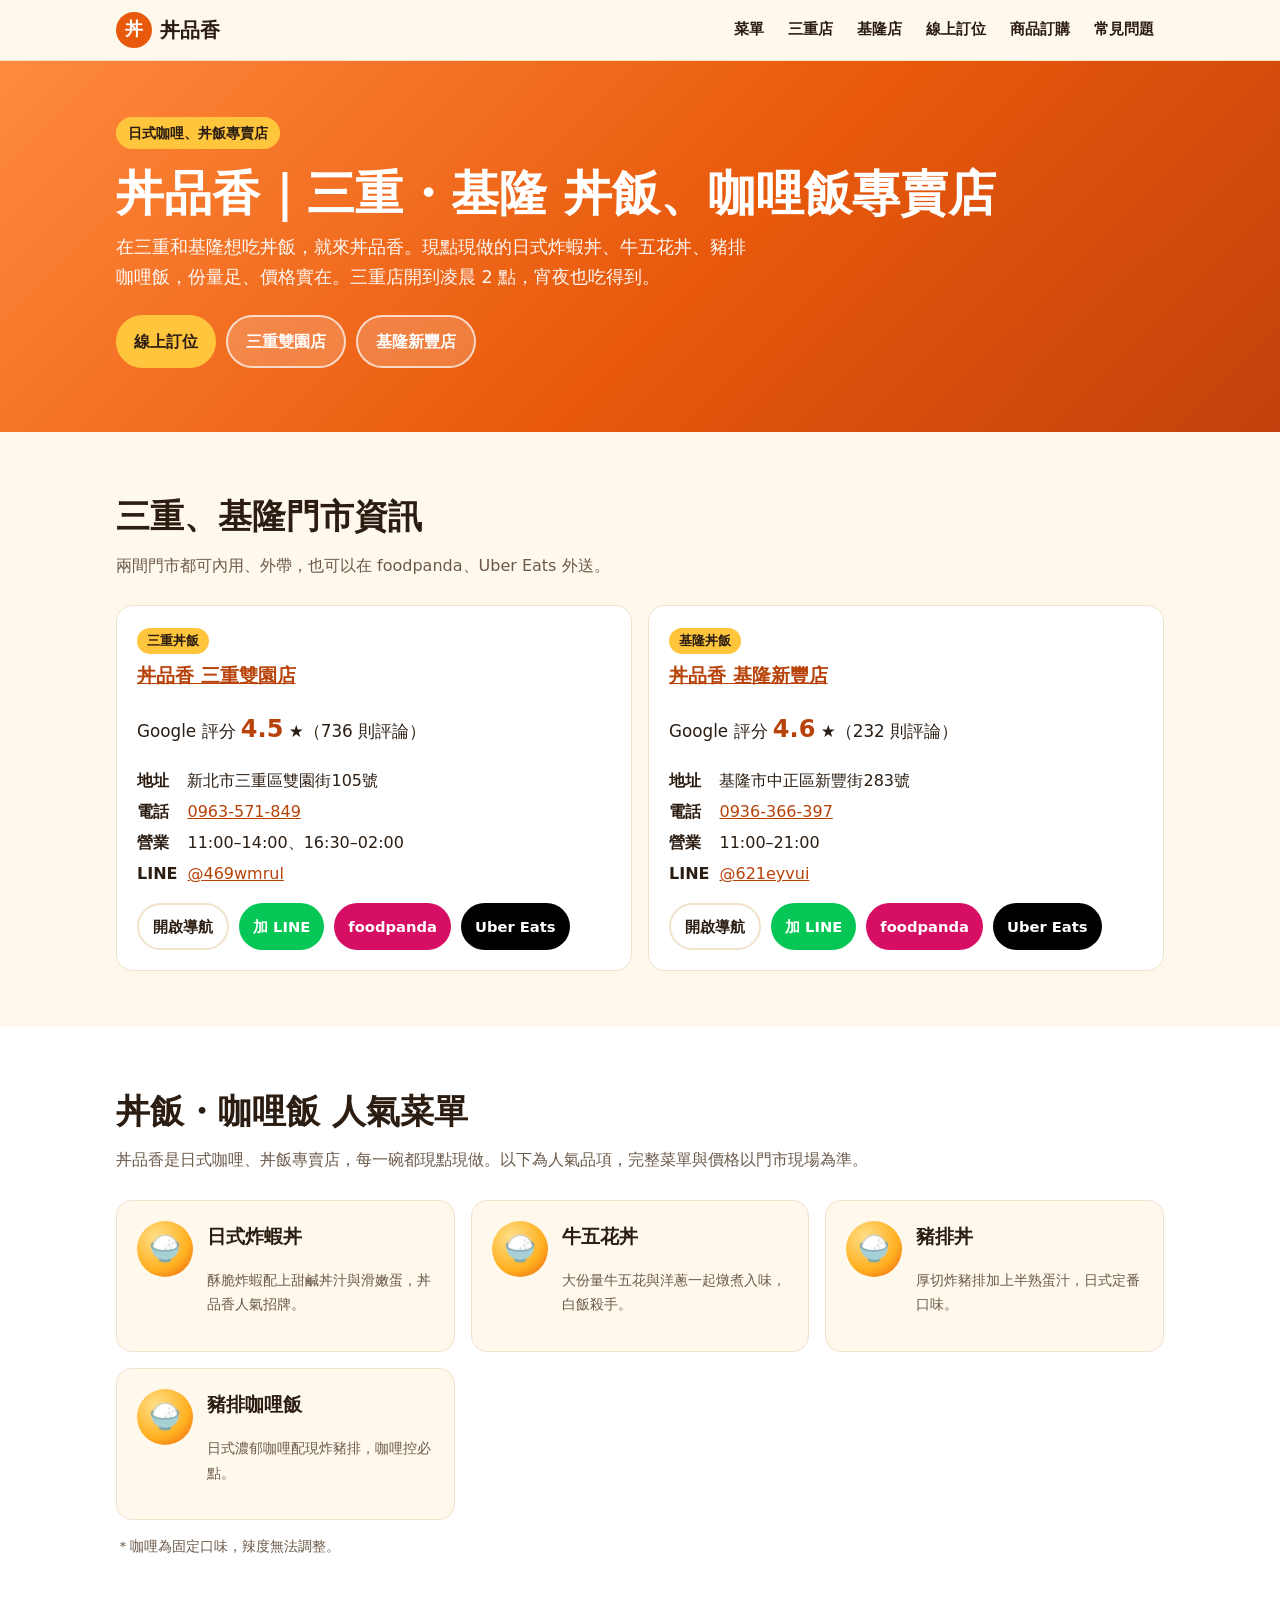
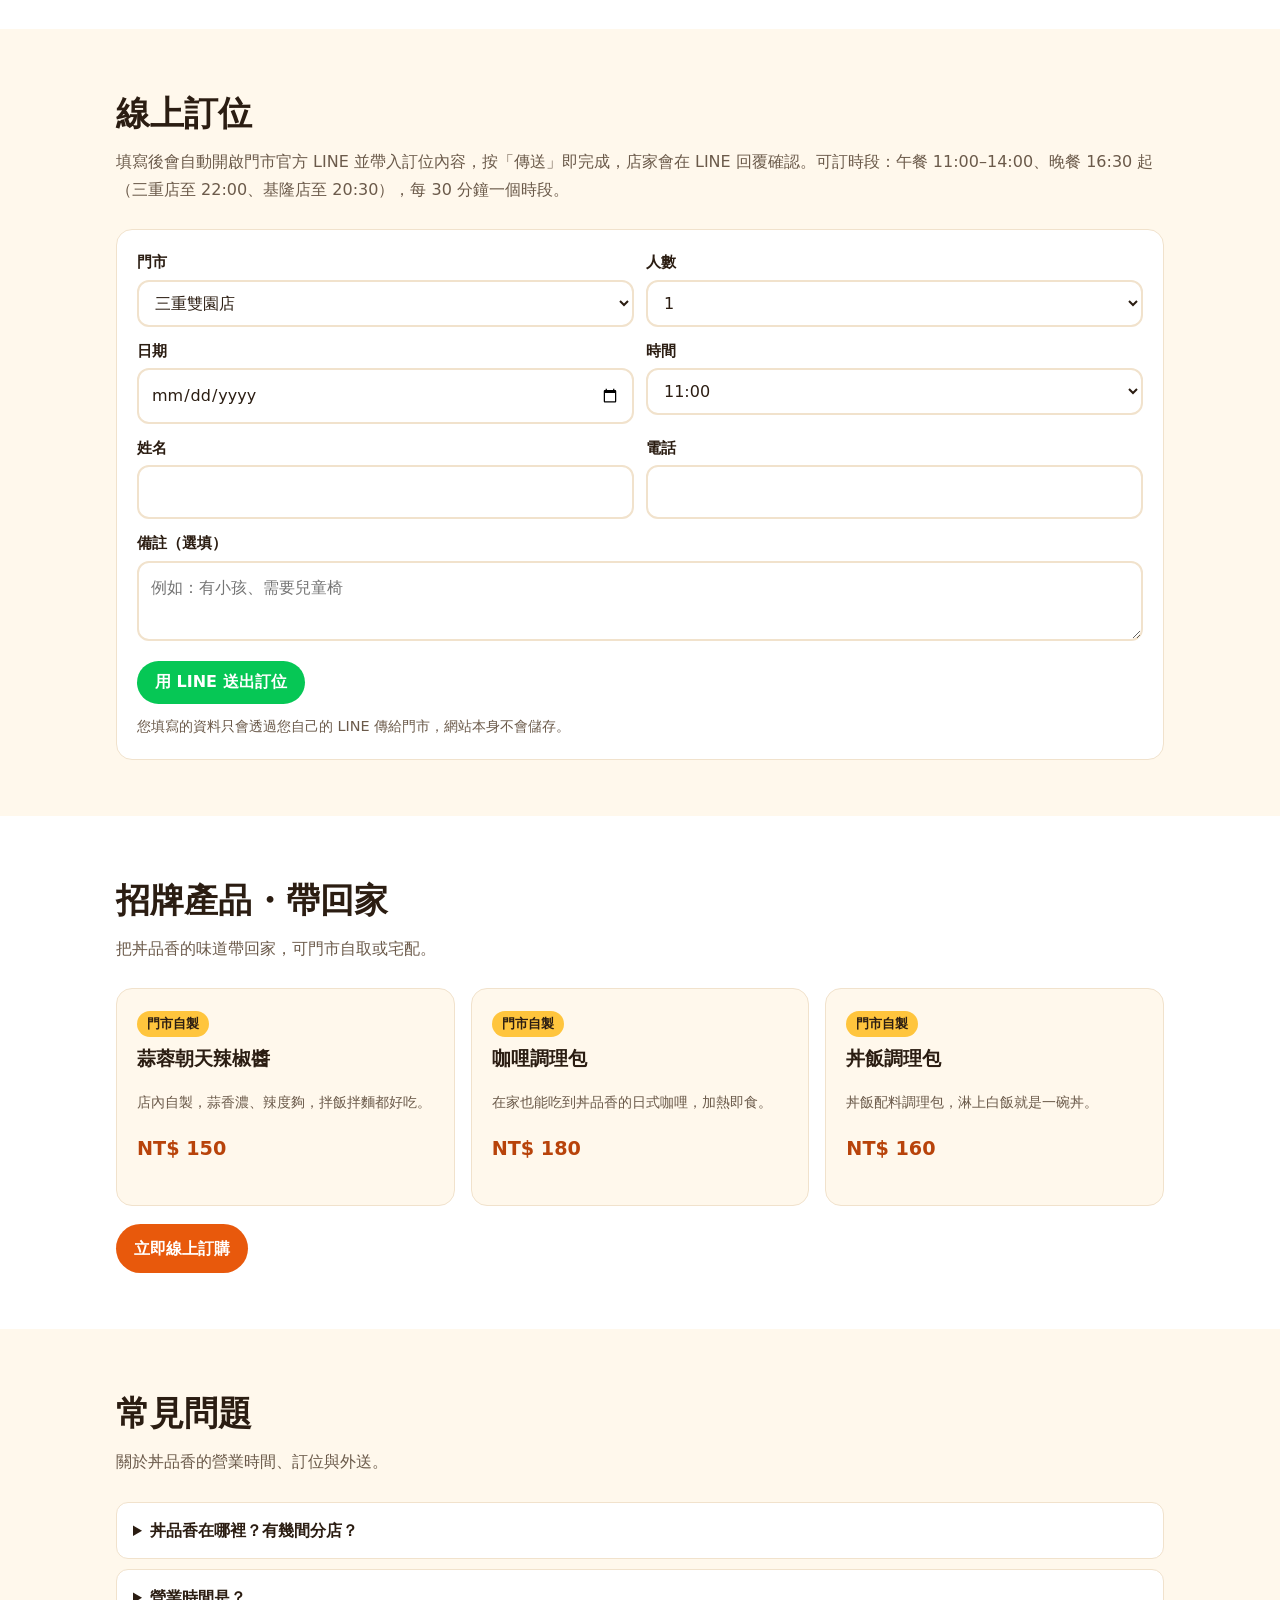
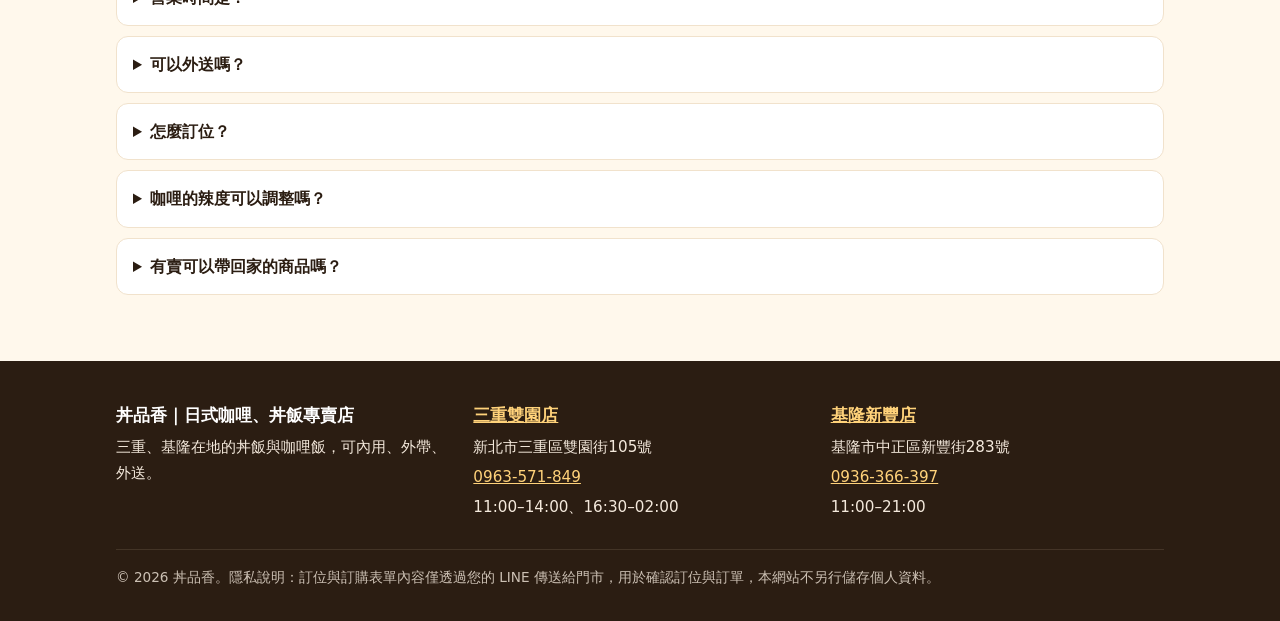
==== index.html @ b955a42a "Deploy 丼品香 SEO website" ====
<!doctype html>
<html lang="zh-Hant-TW">
<head>
<meta charset="utf-8">
<meta name="viewport" content="width=device-width,initial-scale=1">
<title>丼品香｜三重・基隆 丼飯咖哩飯專賣店｜線上訂位・外送</title>
<meta name="description" content="丼品香是三重、基隆的日式丼飯與咖哩飯專賣店。三重雙園店營業到凌晨2點，基隆新豐店位於新豐街。招牌日式炸蝦丼、牛五花丼、豬排咖哩飯，可線上訂位、外帶、foodpanda／Uber Eats 外送。">
<link rel="canonical" href="https://www.currytaipei.com.tw/">
<meta name="robots" content="index,follow,max-image-preview:large">
<meta name="theme-color" content="#e8590c">
<meta property="og:type" content="restaurant">
<meta property="og:site_name" content="丼品香">
<meta property="og:locale" content="zh_TW">
<meta property="og:title" content="丼品香｜三重・基隆 丼飯咖哩飯專賣店｜線上訂位・外送">
<meta property="og:description" content="丼品香是三重、基隆的日式丼飯與咖哩飯專賣店。三重雙園店營業到凌晨2點，基隆新豐店位於新豐街。招牌日式炸蝦丼、牛五花丼、豬排咖哩飯，可線上訂位、外帶、foodpanda／Uber Eats 外送。">
<meta property="og:url" content="https://www.currytaipei.com.tw/">
<meta property="og:image" content="https://www.currytaipei.com.tw/og-image.png">
<meta property="og:image:width" content="1200"><meta property="og:image:height" content="630">
<meta name="twitter:card" content="summary_large_image">
<link rel="icon" href="/favicon.svg" type="image/svg+xml">
<link rel="apple-touch-icon" href="/favicon-512.png">
<link rel="stylesheet" href="/assets/style.css">
<script type="application/ld+json">{"@context": "https://schema.org", "@graph": [{"@type": "Organization", "@id": "https://www.currytaipei.com.tw/#org", "name": "丼品香", "alternateName": "丼品香 日式咖哩丼飯專賣店", "url": "https://www.currytaipei.com.tw/", "logo": "https://www.currytaipei.com.tw/favicon-512.png", "slogan": "日式咖哩、丼飯專賣店"}, {"@type": "WebSite", "@id": "https://www.currytaipei.com.tw/#website", "url": "https://www.currytaipei.com.tw/", "name": "丼品香", "inLanguage": "zh-TW", "publisher": {"@id": "https://www.currytaipei.com.tw/#org"}}, {"@type": "Restaurant", "@id": "https://www.currytaipei.com.tw/sanchong/#restaurant", "name": "丼品香 三重雙園店", "alternateName": ["丼品香", "丼品香 三重"], "description": "丼品香三重雙園店，三重日式丼飯、咖哩飯專賣店。招牌日式炸蝦丼、牛五花丼、豬排咖哩飯，可內用、外帶、外送。", "url": "https://www.currytaipei.com.tw/sanchong/", "telephone": "+886-963-571-849", "image": "https://www.currytaipei.com.tw/og-image.png", "servesCuisine": ["丼飯", "日式咖哩", "日式料理"], "priceRange": "$", "address": {"@type": "PostalAddress", "streetAddress": "雙園街105號", "addressLocality": "三重區", "addressRegion": "新北市", "postalCode": "241", "addressCountry": "TW"}, "hasMap": "https://www.google.com/maps/search/?api=1&query=丼品香+新北市三重區雙園街105號", "openingHoursSpecification": [{"@type": "OpeningHoursSpecification", "dayOfWeek": ["Monday", "Tuesday", "Wednesday", "Thursday", "Friday", "Saturday", "Sunday"], "opens": "11:00", "closes": "14:00"}, {"@type": "OpeningHoursSpecification", "dayOfWeek": ["Monday", "Tuesday", "Wednesday", "Thursday", "Friday", "Saturday", "Sunday"], "opens": "16:30", "closes": "02:00"}], "acceptsReservations": true, "menu": "https://www.currytaipei.com.tw/sanchong/#menu", "areaServed": "三重", "sameAs": ["https://www.foodpanda.com.tw/restaurant/i2x5/jing-pin-xiang", "https://www.ubereats.com/tw/store/%E4%B8%BC%E5%93%81%E9%A6%99-%E4%B8%BC%E9%A3%AF%E5%92%96%E5%93%A9%E9%A3%AF%E5%B0%88%E8%B3%A3-%E4%B8%89%E9%87%8D%E5%BA%97/HFAEr3odXqOGn_Exjzl7ng", "https://line.me/R/ti/p/@469wmrul"], "parentOrganization": {"@id": "https://www.currytaipei.com.tw/#org"}}, {"@type": "Restaurant", "@id": "https://www.currytaipei.com.tw/keelung/#restaurant", "name": "丼品香 基隆新豐店", "alternateName": ["丼品香", "丼品香 基隆"], "description": "丼品香基隆新豐店，基隆日式丼飯、咖哩飯專賣店。招牌日式炸蝦丼、牛五花丼、豬排咖哩飯，可內用、外帶、外送。", "url": "https://www.currytaipei.com.tw/keelung/", "telephone": "+886-936-366-397", "image": "https://www.currytaipei.com.tw/og-image.png", "servesCuisine": ["丼飯", "日式咖哩", "日式料理"], "priceRange": "$", "address": {"@type": "PostalAddress", "streetAddress": "新豐街283號", "addressLocality": "中正區", "addressRegion": "基隆市", "postalCode": "202", "addressCountry": "TW"}, "hasMap": "https://www.google.com/maps/search/?api=1&query=丼品香+基隆市中正區新豐街283號", "openingHoursSpecification": [{"@type": "OpeningHoursSpecification", "dayOfWeek": ["Monday", "Tuesday", "Wednesday", "Thursday", "Friday", "Saturday", "Sunday"], "opens": "11:00", "closes": "21:00"}], "acceptsReservations": true, "menu": "https://www.currytaipei.com.tw/keelung/#menu", "areaServed": "基隆", "sameAs": ["https://www.foodpanda.com.tw/restaurant/ixo3/jing-pin-xiang-ji-long-xin-feng-dian", "https://www.ubereats.com/tw/store/%E4%B8%BC%E5%93%81%E9%A6%99-%E5%9F%BA%E9%9A%86%E6%96%B0%E8%B1%90%E5%BA%97/AlehlFl3X2Wnk4hs9MSs-w", "https://line.me/R/ti/p/@621eyvui"], "parentOrganization": {"@id": "https://www.currytaipei.com.tw/#org"}}]}</script>
<script type="application/ld+json">{"@context": "https://schema.org", "@type": "FAQPage", "mainEntity": [{"@type": "Question", "name": "丼品香在哪裡？有幾間分店？", "acceptedAnswer": {"@type": "Answer", "text": "目前有兩間門市：三重雙園店（新北市三重區雙園街105號）與基隆新豐店（基隆市中正區新豐街283號）。"}}, {"@type": "Question", "name": "營業時間是？", "acceptedAnswer": {"@type": "Answer", "text": "三重雙園店 11:00–14:00、16:30–02:00；基隆新豐店 11:00–21:00。實際營業與公休以各店官方 LINE 公告為準。"}}, {"@type": "Question", "name": "可以外送嗎？", "acceptedAnswer": {"@type": "Answer", "text": "可以，兩間門市都有上架 foodpanda 與 Uber Eats，也可以外帶。"}}, {"@type": "Question", "name": "怎麼訂位？", "acceptedAnswer": {"@type": "Answer", "text": "在網站「線上訂位」填寫資料，系統會開啟該門市的官方 LINE 並帶入訂位內容，按傳送即完成，店家會以 LINE 回覆確認。"}}, {"@type": "Question", "name": "咖哩的辣度可以調整嗎？", "acceptedAnswer": {"@type": "Answer", "text": "咖哩為固定口味，辣度無法調整；怕辣的朋友可以選擇丼飯類，想加辣可以搭配店內的蒜蓉朝天辣椒醬。"}}, {"@type": "Question", "name": "有賣可以帶回家的商品嗎？", "acceptedAnswer": {"@type": "Answer", "text": "有，蒜蓉朝天辣椒醬、咖哩調理包、丼飯調理包，可以在「商品訂購」頁面透過 LINE 下單，門市自取或宅配。"}}]}</script>
</head>
<body>
<header class="site-header"><div class="wrap">
<a class="logo" href="/" aria-label="丼品香 首頁"><span class="logo-mark" aria-hidden="true">丼</span>丼品香</a>
<nav class="nav" aria-label="主選單">
<a href="/#menu">菜單</a><a href="/sanchong/">三重店</a><a href="/keelung/">基隆店</a><a href="/#booking">線上訂位</a><a href="/shop/">商品訂購</a><a href="/#faq">常見問題</a>
</nav></div></header>
<main>
<section class="hero"><div class="wrap">
<span class="eyebrow">日式咖哩、丼飯專賣店</span>
<h1>丼品香｜三重・基隆 丼飯、咖哩飯專賣店</h1>
<p>在三重和基隆想吃丼飯，就來丼品香。現點現做的日式炸蝦丼、牛五花丼、豬排咖哩飯，份量足、價格實在。三重店開到凌晨 2 點，宵夜也吃得到。</p>
<div class="btns"><a class="btn btn-primary" href="#booking">線上訂位</a><a class="btn btn-ghost" href="/sanchong/">三重雙園店</a><a class="btn btn-ghost" href="/keelung/">基隆新豐店</a></div>
</div></section>
<section id="stores"><div class="wrap">
<h2>三重、基隆門市資訊</h2>
<p class="lead">兩間門市都可內用、外帶，也可以在 foodpanda、Uber Eats 外送。</p>
<div class="grid g2"><article class="card store">
<span class="tag">三重丼飯</span>
<h3><a href="/sanchong/">丼品香 三重雙園店</a></h3>
<p class="rating">Google 評分 <b>4.5</b> ★（736 則評論）</p>
<dl>
<dt>地址</dt><dd>新北市三重區雙園街105號</dd>
<dt>電話</dt><dd><a href="tel:0963571849">0963-571-849</a></dd>
<dt>營業</dt><dd>11:00–14:00、16:30–02:00</dd>
<dt>LINE</dt><dd><a href="https://line.me/R/ti/p/@469wmrul" rel="noopener">@469wmrul</a></dd>
</dl>
<div class="btns">
<a class="btn btn-map" href="https://www.google.com/maps/search/?api=1&query=丼品香+新北市三重區雙園街105號" target="_blank" rel="noopener">開啟導航</a>
<a class="btn btn-line" href="https://line.me/R/ti/p/@469wmrul" target="_blank" rel="noopener">加 LINE</a>
<a class="btn btn-panda" href="https://www.foodpanda.com.tw/restaurant/i2x5/jing-pin-xiang" target="_blank" rel="noopener">foodpanda</a>
<a class="btn btn-uber" href="https://www.ubereats.com/tw/store/%E4%B8%BC%E5%93%81%E9%A6%99-%E4%B8%BC%E9%A3%AF%E5%92%96%E5%93%A9%E9%A3%AF%E5%B0%88%E8%B3%A3-%E4%B8%89%E9%87%8D%E5%BA%97/HFAEr3odXqOGn_Exjzl7ng" target="_blank" rel="noopener">Uber Eats</a>
</div></article><article class="card store">
<span class="tag">基隆丼飯</span>
<h3><a href="/keelung/">丼品香 基隆新豐店</a></h3>
<p class="rating">Google 評分 <b>4.6</b> ★（232 則評論）</p>
<dl>
<dt>地址</dt><dd>基隆市中正區新豐街283號</dd>
<dt>電話</dt><dd><a href="tel:0936366397">0936-366-397</a></dd>
<dt>營業</dt><dd>11:00–21:00</dd>
<dt>LINE</dt><dd><a href="https://line.me/R/ti/p/@621eyvui" rel="noopener">@621eyvui</a></dd>
</dl>
<div class="btns">
<a class="btn btn-map" href="https://www.google.com/maps/search/?api=1&query=丼品香+基隆市中正區新豐街283號" target="_blank" rel="noopener">開啟導航</a>
<a class="btn btn-line" href="https://line.me/R/ti/p/@621eyvui" target="_blank" rel="noopener">加 LINE</a>
<a class="btn btn-panda" href="https://www.foodpanda.com.tw/restaurant/ixo3/jing-pin-xiang-ji-long-xin-feng-dian" target="_blank" rel="noopener">foodpanda</a>
<a class="btn btn-uber" href="https://www.ubereats.com/tw/store/%E4%B8%BC%E5%93%81%E9%A6%99-%E5%9F%BA%E9%9A%86%E6%96%B0%E8%B1%90%E5%BA%97/AlehlFl3X2Wnk4hs9MSs-w" target="_blank" rel="noopener">Uber Eats</a>
</div></article></div>
</div></section>
<section id="menu" class="alt"><div class="wrap">
<h2>丼飯・咖哩飯 人氣菜單</h2>
<p class="lead">丼品香是日式咖哩、丼飯專賣店，每一碗都現點現做。以下為人氣品項，完整菜單與價格以門市現場為準。</p>
<div class="grid g2"><article class="card menu-item"><div class="bowl" aria-hidden="true">🍚</div><div><h3>日式炸蝦丼</h3><p class="note">酥脆炸蝦配上甜鹹丼汁與滑嫩蛋，丼品香人氣招牌。</p></div></article><article class="card menu-item"><div class="bowl" aria-hidden="true">🍚</div><div><h3>牛五花丼</h3><p class="note">大份量牛五花與洋蔥一起燉煮入味，白飯殺手。</p></div></article><article class="card menu-item"><div class="bowl" aria-hidden="true">🍚</div><div><h3>豬排丼</h3><p class="note">厚切炸豬排加上半熟蛋汁，日式定番口味。</p></div></article><article class="card menu-item"><div class="bowl" aria-hidden="true">🍚</div><div><h3>豬排咖哩飯</h3><p class="note">日式濃郁咖哩配現炸豬排，咖哩控必點。</p></div></article></div>
<p class="note" style="margin-top:14px">＊咖哩為固定口味，辣度無法調整。</p>
</div></section>
<section id="booking"><div class="wrap">
<h2>線上訂位</h2>
<p class="lead">填寫後會自動開啟門市官方 LINE 並帶入訂位內容，按「傳送」即完成，店家會在 LINE 回覆確認。可訂時段：午餐 11:00–14:00、晚餐 16:30 起（三重店至 22:00、基隆店至 20:30），每 30 分鐘一個時段。</p>
<form id="booking-form" class="card">
<div class="row">
<div><label for="b-store">門市</label><select id="b-store" name="store"><option value="sanchong" selected>三重雙園店</option><option value="keelung">基隆新豐店</option></select></div>
<div><label for="b-people">人數</label><select id="b-people" name="people"><option>1</option><option>2</option><option>3</option><option>4</option><option>5</option><option>6</option><option>7</option><option>8</option><option>9</option><option>10</option></select></div>
</div>
<div class="row">
<div><label for="b-date">日期</label><input id="b-date" name="date" type="date" required></div>
<div><label for="b-time">時間</label><select id="b-time" name="time" required></select></div>
</div>
<div class="row">
<div><label for="b-name">姓名</label><input id="b-name" name="name" autocomplete="name" required></div>
<div><label for="b-phone">電話</label><input id="b-phone" name="phone" type="tel" autocomplete="tel" required></div>
</div>
<div class="row"><div><label for="b-note">備註（選填）</label><textarea id="b-note" name="note" rows="2" placeholder="例如：有小孩、需要兒童椅"></textarea></div></div>
<button class="btn btn-line" type="submit">用 LINE 送出訂位</button>
<p class="note" style="margin:10px 0 0">您填寫的資料只會透過您自己的 LINE 傳給門市，網站本身不會儲存。</p>
<div id="booking-msg" class="form-msg" role="status"></div>
</form></div></section>
<section id="products" class="alt"><div class="wrap">
<h2>招牌產品・帶回家</h2>
<p class="lead">把丼品香的味道帶回家，可門市自取或宅配。</p>
<div class="grid g3"><article class="card"><span class="tag">門市自製</span><h3>蒜蓉朝天辣椒醬</h3><p class="note">店內自製，蒜香濃、辣度夠，拌飯拌麵都好吃。</p><p class="price">NT$ 150</p></article><article class="card"><span class="tag">門市自製</span><h3>咖哩調理包</h3><p class="note">在家也能吃到丼品香的日式咖哩，加熱即食。</p><p class="price">NT$ 180</p></article><article class="card"><span class="tag">門市自製</span><h3>丼飯調理包</h3><p class="note">丼飯配料調理包，淋上白飯就是一碗丼。</p><p class="price">NT$ 160</p></article></div>
<div class="btns" style="margin-top:18px"><a class="btn btn-brand" href="/shop/">立即線上訂購</a></div>
</div></section>
<section id="faq"><div class="wrap"><h2>常見問題</h2><p class="lead">關於丼品香的營業時間、訂位與外送。</p><details><summary>丼品香在哪裡？有幾間分店？</summary><p>目前有兩間門市：三重雙園店（新北市三重區雙園街105號）與基隆新豐店（基隆市中正區新豐街283號）。</p></details><details><summary>營業時間是？</summary><p>三重雙園店 11:00–14:00、16:30–02:00；基隆新豐店 11:00–21:00。實際營業與公休以各店官方 LINE 公告為準。</p></details><details><summary>可以外送嗎？</summary><p>可以，兩間門市都有上架 foodpanda 與 Uber Eats，也可以外帶。</p></details><details><summary>怎麼訂位？</summary><p>在網站「線上訂位」填寫資料，系統會開啟該門市的官方 LINE 並帶入訂位內容，按傳送即完成，店家會以 LINE 回覆確認。</p></details><details><summary>咖哩的辣度可以調整嗎？</summary><p>咖哩為固定口味，辣度無法調整；怕辣的朋友可以選擇丼飯類，想加辣可以搭配店內的蒜蓉朝天辣椒醬。</p></details><details><summary>有賣可以帶回家的商品嗎？</summary><p>有，蒜蓉朝天辣椒醬、咖哩調理包、丼飯調理包，可以在「商品訂購」頁面透過 LINE 下單，門市自取或宅配。</p></details></div></section>
</main>
<footer><div class="wrap">
<div class="grid g3">
<div><h3>丼品香｜日式咖哩、丼飯專賣店</h3><p>三重、基隆在地的丼飯與咖哩飯，可內用、外帶、外送。</p></div>
<div><h3><a href="/sanchong/">三重雙園店</a></h3><p>新北市三重區雙園街105號</p><p><a href="tel:0963571849">0963-571-849</a></p><p>11:00–14:00、16:30–02:00</p></div>
<div><h3><a href="/keelung/">基隆新豐店</a></h3><p>基隆市中正區新豐街283號</p><p><a href="tel:0936366397">0936-366-397</a></p><p>11:00–21:00</p></div>
</div>
<p class="copy">© <span id="year"></span> 丼品香。隱私說明：訂位與訂購表單內容僅透過您的 LINE 傳送給門市，用於確認訂位與訂單，本網站不另行儲存個人資料。</p>
</div></footer>
<script src="/assets/app.js" defer></script>
</body></html>
---- assets/style.css ----
:root{
  --bg:#fff8ec; --surface:#ffffff; --ink:#2b1d12; --muted:#6b5a4a;
  --brand:#e8590c; --brand-dark:#b8430a; --sun:#ffc53d; --line:#06c755;
  --panda:#d70f64; --uber:#000000; --border:#f1e2cc; --radius:16px;
}
*{box-sizing:border-box}
html{scroll-behavior:smooth}
body{margin:0;background:var(--bg);color:var(--ink);font-family:"PingFang TC","Noto Sans TC","Microsoft JhengHei","Heiti TC",system-ui,sans-serif;line-height:1.7;-webkit-text-size-adjust:100%}
img{max-width:100%;height:auto;display:block}
a{color:var(--brand-dark)}
.wrap{max-width:1080px;margin:0 auto;padding:0 16px}
/* header */
.site-header{position:sticky;top:0;z-index:20;background:rgba(255,248,236,.95);backdrop-filter:blur(6px);border-bottom:1px solid var(--border)}
.site-header .wrap{display:flex;align-items:center;justify-content:space-between;gap:12px;height:60px}
.logo{display:flex;align-items:center;gap:8px;font-weight:900;font-size:1.25rem;color:var(--ink);text-decoration:none}
.logo-mark{width:36px;height:36px;border-radius:50%;background:var(--brand);color:#fff;display:grid;place-items:center;font-size:1.1rem}
.nav{display:flex;gap:4px;overflow-x:auto;scrollbar-width:none}
.nav::-webkit-scrollbar{display:none}
.nav a{white-space:nowrap;text-decoration:none;color:var(--ink);font-weight:600;padding:6px 10px;border-radius:999px;font-size:.95rem}
.nav a:hover,.nav a[aria-current=page]{background:var(--sun)}
@media(max-width:720px){.site-header .wrap{height:auto;flex-direction:column;align-items:stretch;padding-top:8px;padding-bottom:6px;gap:4px}}
/* hero */
.hero{background:linear-gradient(135deg,#ff8a3d 0%,#e8590c 55%,#c2410c 100%);color:#fff;padding:56px 0 64px}
.hero .eyebrow{display:inline-block;background:var(--sun);color:var(--ink);font-weight:800;padding:4px 12px;border-radius:999px;font-size:.9rem}
.hero h1{font-size:clamp(1.8rem,5vw,3rem);line-height:1.25;margin:14px 0 10px;font-weight:900}
.hero p{font-size:1.1rem;max-width:640px;margin:0 0 22px;opacity:.95}
.btns{display:flex;flex-wrap:wrap;gap:10px}
.btn{display:inline-flex;align-items:center;gap:6px;padding:11px 18px;border-radius:999px;font-weight:800;text-decoration:none;border:0;cursor:pointer;font-size:1rem;font-family:inherit}
.btn-primary{background:var(--sun);color:var(--ink)}
.btn-ghost{background:rgba(255,255,255,.18);color:#fff;border:2px solid rgba(255,255,255,.7)}
.btn-line{background:var(--line);color:#fff}
.btn-panda{background:var(--panda);color:#fff}
.btn-uber{background:var(--uber);color:#fff}
.btn-map{background:#fff;color:var(--ink);border:2px solid var(--border)}
.btn-brand{background:var(--brand);color:#fff}
.btn:hover{filter:brightness(1.06)}
/* sections */
section{padding:56px 0}
section.alt{background:var(--surface)}
h2{font-size:clamp(1.5rem,3.6vw,2.1rem);margin:0 0 6px;font-weight:900}
h3{margin:0 0 6px;font-size:1.2rem}
.lead{color:var(--muted);margin:0 0 26px}
.grid{display:grid;gap:16px}
.g2{grid-template-columns:repeat(auto-fit,minmax(280px,1fr))}
.g3{grid-template-columns:repeat(auto-fit,minmax(230px,1fr))}
.card{background:var(--surface);border:1px solid var(--border);border-radius:var(--radius);padding:20px}
section.alt .card{background:var(--bg)}
.tag{display:inline-block;font-size:.8rem;font-weight:800;background:var(--sun);border-radius:999px;padding:2px 10px;margin-bottom:6px}
.store dl{display:grid;grid-template-columns:auto 1fr;gap:4px 10px;margin:10px 0 16px}
.store dt{font-weight:800}
.store dd{margin:0}
.store .btns .btn{padding:9px 14px;font-size:.92rem}
.rating{font-size:1.05rem}
.rating b{font-size:1.5rem;color:var(--brand-dark)}
.menu-item{display:flex;gap:14px;align-items:flex-start}
.bowl{flex:0 0 56px;height:56px;border-radius:50%;background:radial-gradient(circle at 35% 30%,#ffe08a,#ffb020 60%,#e8590c);display:grid;place-items:center;font-size:1.6rem}
.note{font-size:.9rem;color:var(--muted)}
.price{font-weight:900;color:var(--brand-dark);font-size:1.2rem}
/* form */
form .row{display:grid;gap:12px;grid-template-columns:repeat(auto-fit,minmax(200px,1fr));margin-bottom:12px}
label{display:block;font-weight:700;font-size:.95rem;margin-bottom:4px}
input,select,textarea{width:100%;padding:11px 12px;border:2px solid var(--border);border-radius:12px;font:inherit;background:#fff;color:var(--ink)}
input:focus,select:focus,textarea:focus{outline:none;border-color:var(--brand)}
.form-msg{margin-top:12px;padding:12px;border-radius:12px;background:#e8f9ee;display:none}
.form-msg.show{display:block}
/* faq */
details{background:var(--surface);border:1px solid var(--border);border-radius:12px;padding:14px 16px;margin-bottom:10px}
section.alt details{background:var(--bg)}
summary{font-weight:800;cursor:pointer}
details p{margin:8px 0 0}
/* breadcrumb */
.crumbs{font-size:.9rem;padding:10px 16px;color:var(--muted)}
.crumbs a{color:var(--muted)}
/* qty */
.qty{display:flex;align-items:center;gap:8px;margin-top:10px}
.qty button{width:36px;height:36px;border-radius:50%;border:2px solid var(--border);background:#fff;font-size:1.2rem;cursor:pointer}
.qty output{min-width:24px;text-align:center;font-weight:800}
/* footer */
footer{background:var(--ink);color:#f4e9dc;padding:40px 0 28px;font-size:.95rem}
footer a{color:#ffd27a}
footer .grid{gap:24px}
footer h3{color:#fff;font-size:1.05rem}
footer p{margin:4px 0}
.copy{border-top:1px solid #4a3a2c;margin-top:24px;padding-top:16px;font-size:.85rem;opacity:.8}
.sr-only{position:absolute;width:1px;height:1px;overflow:hidden;clip:rect(0 0 0 0)}
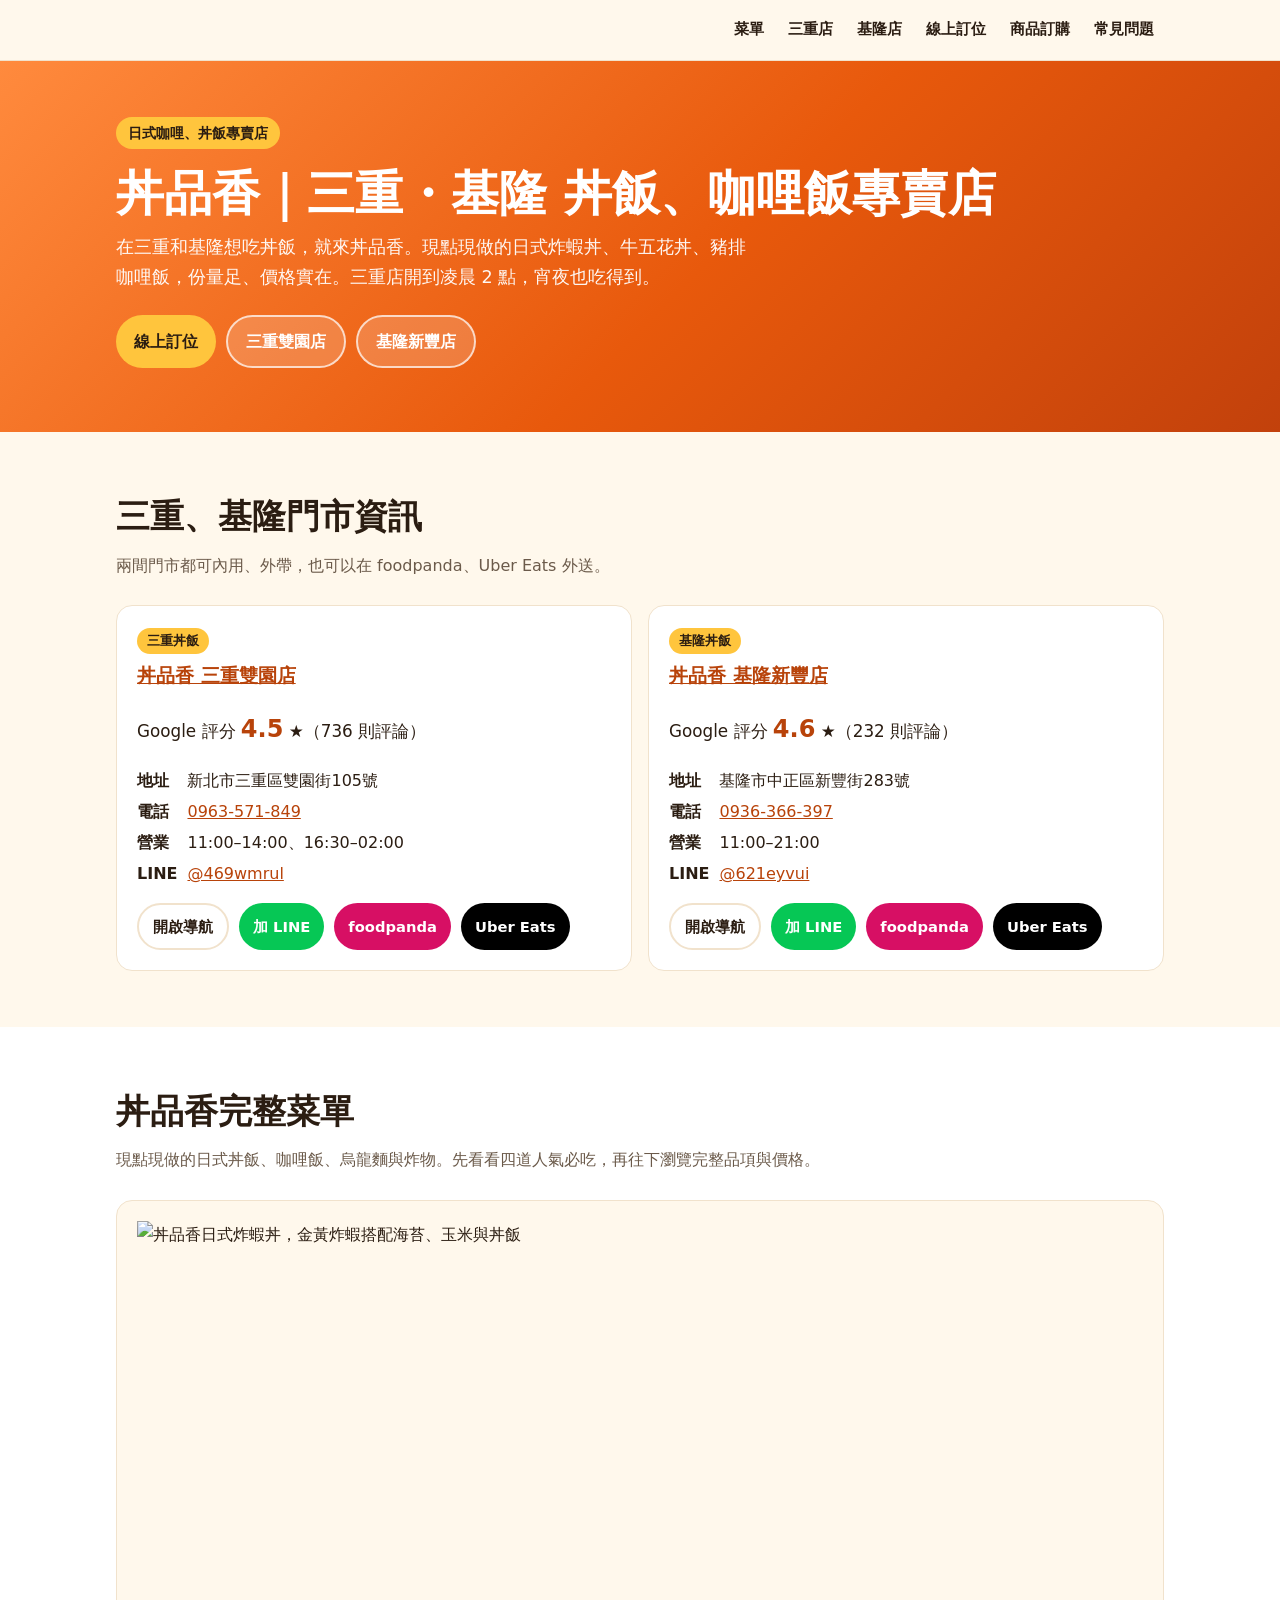
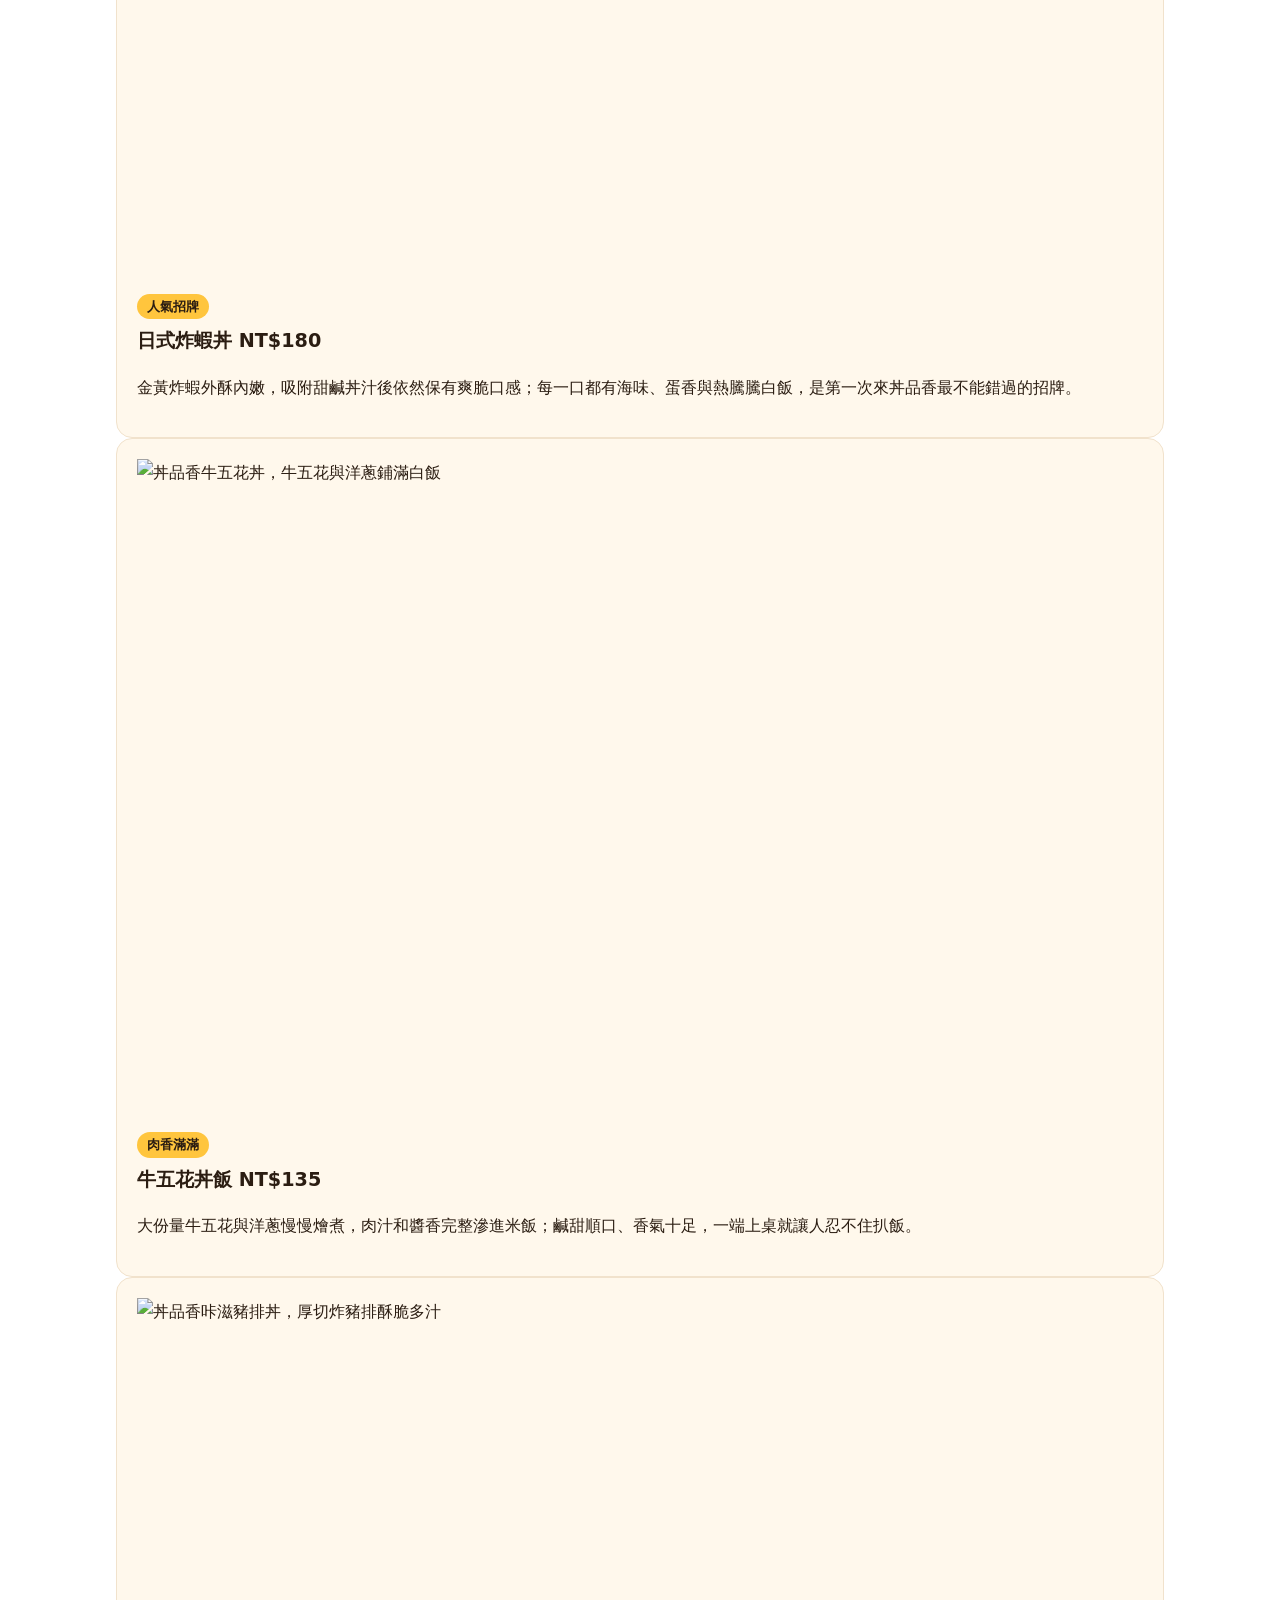
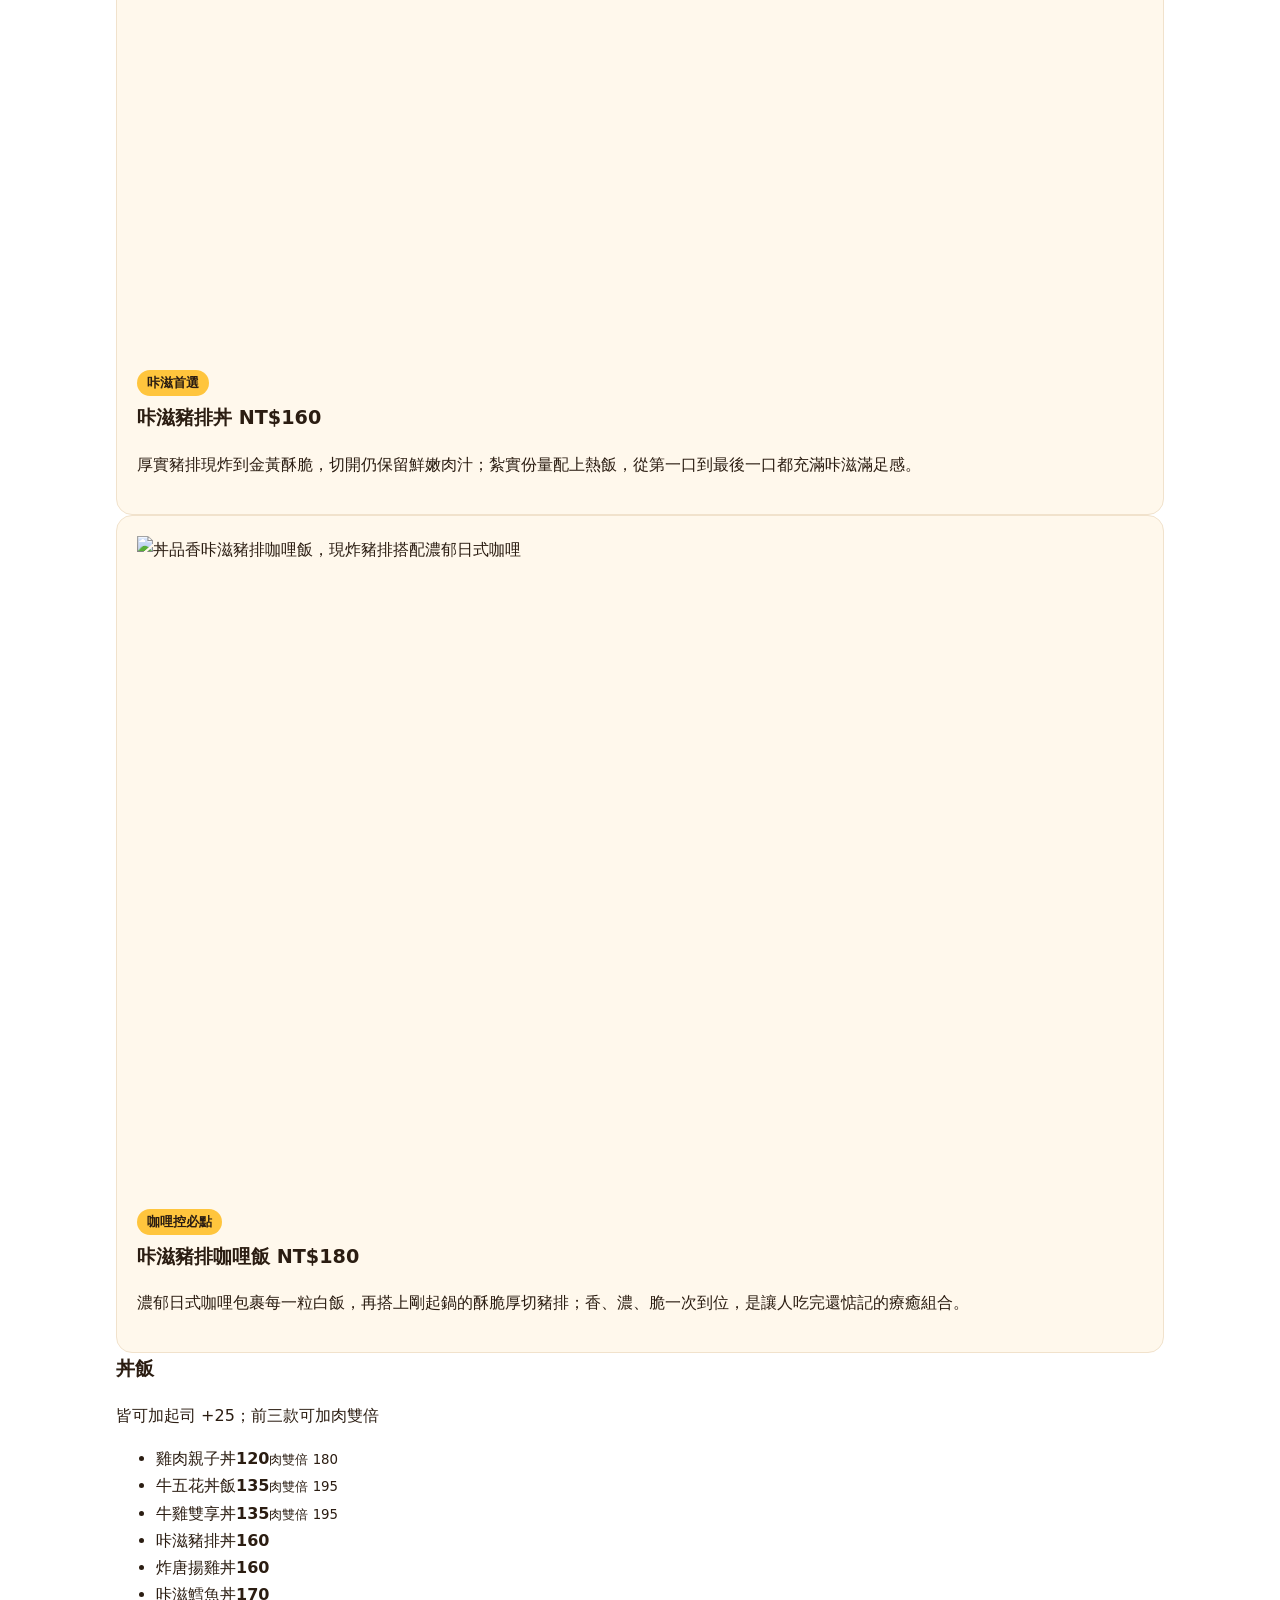
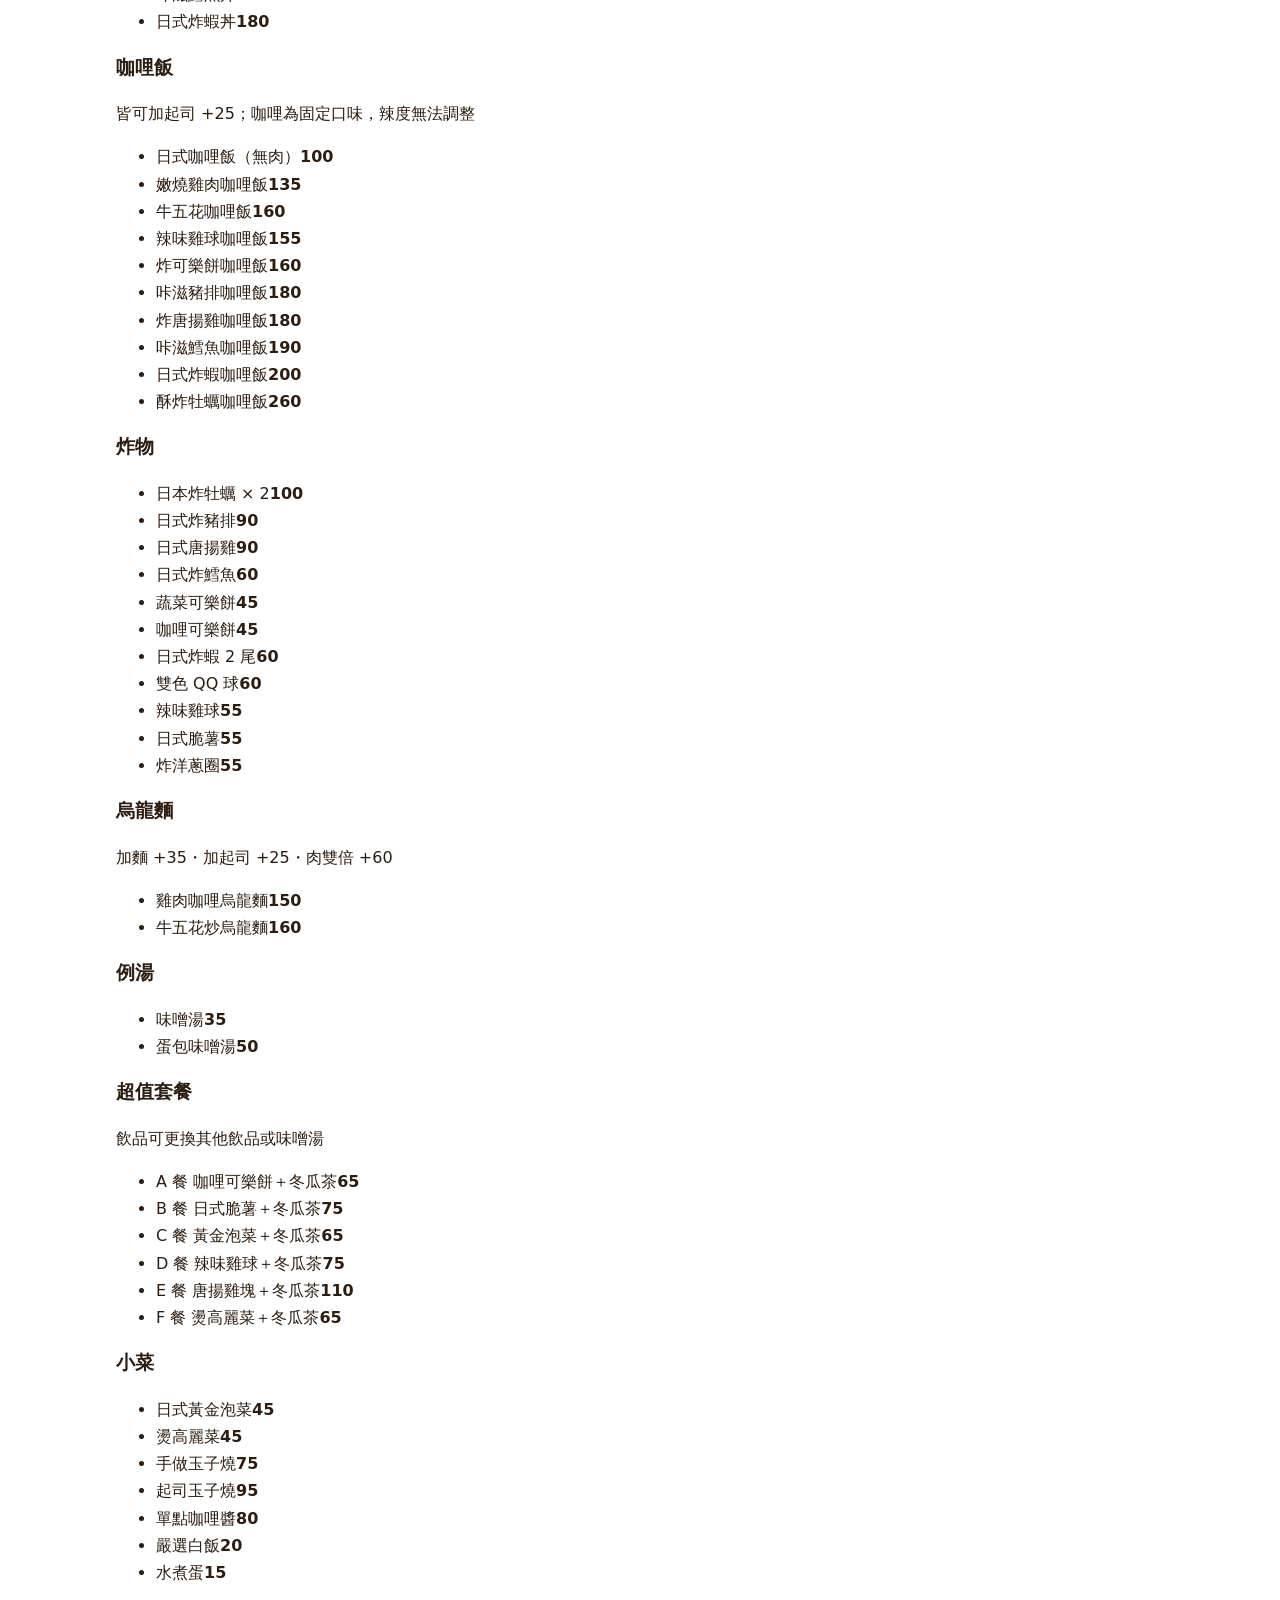
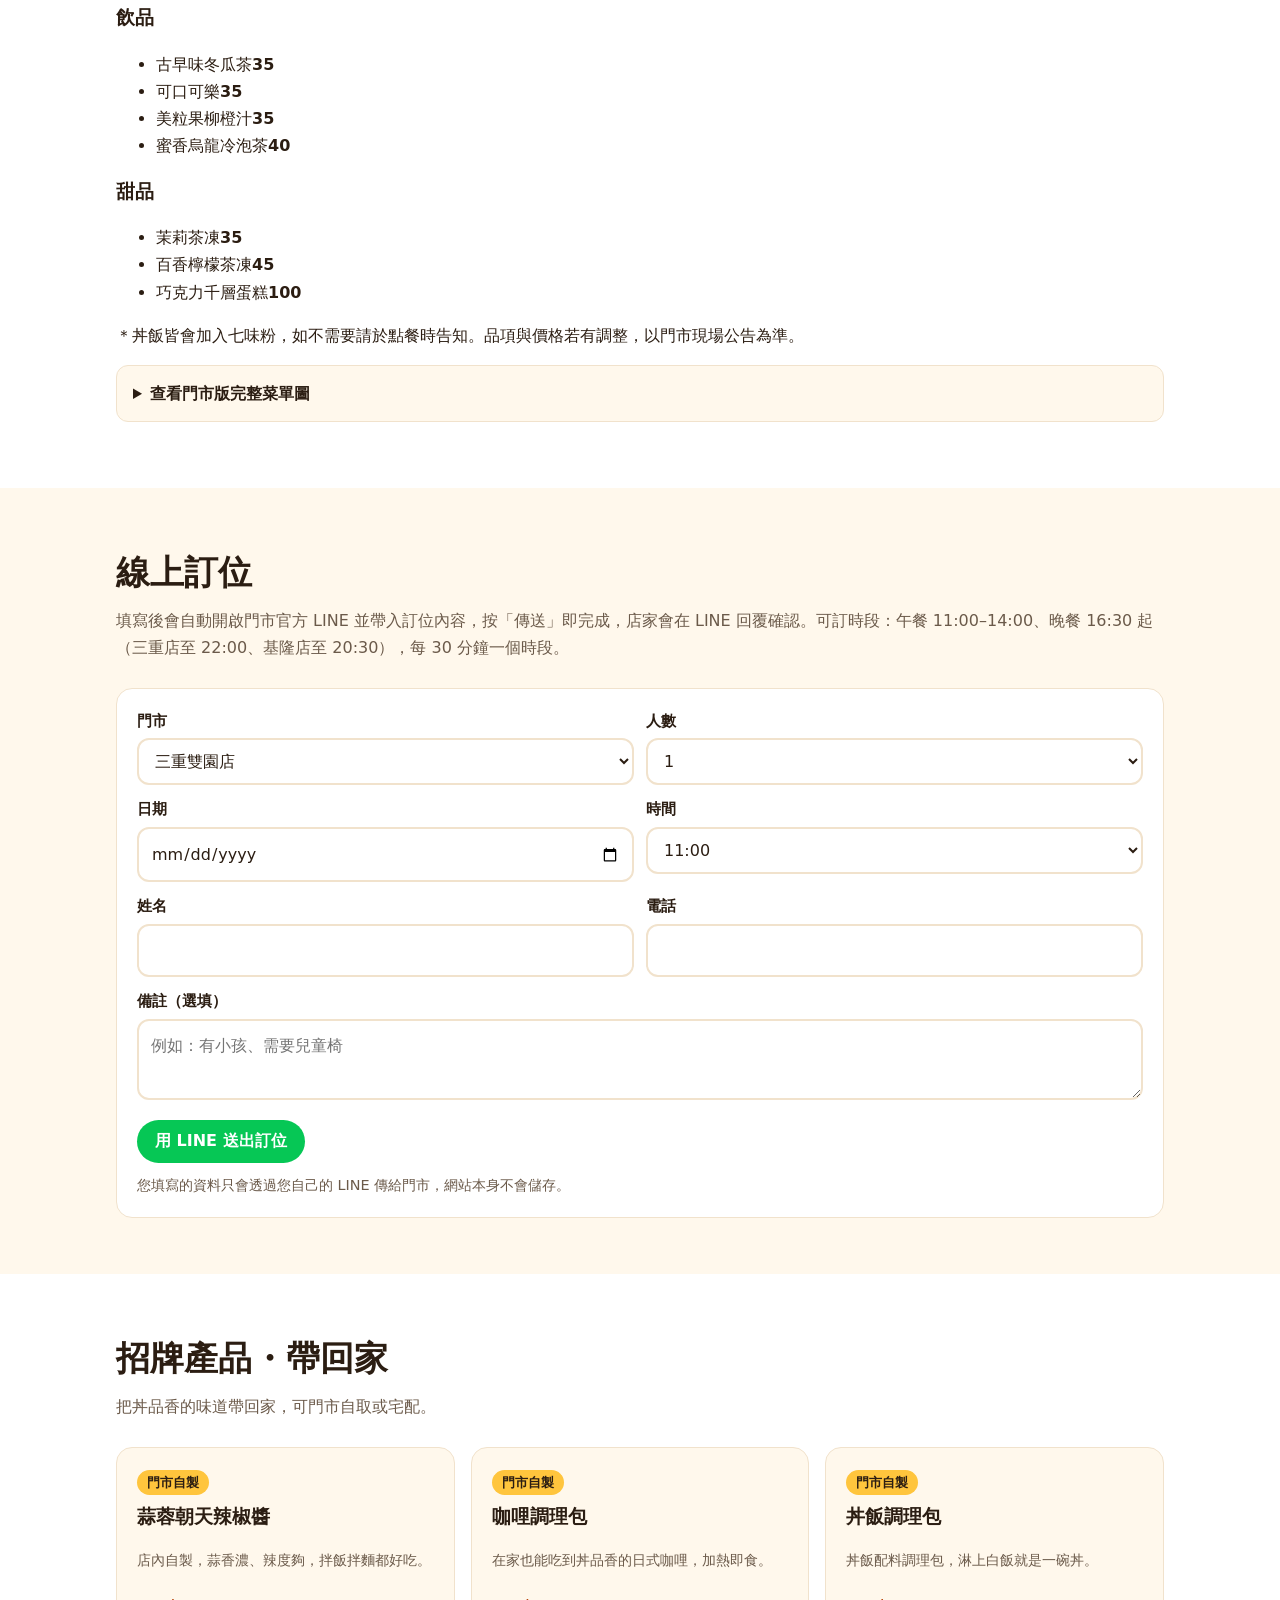
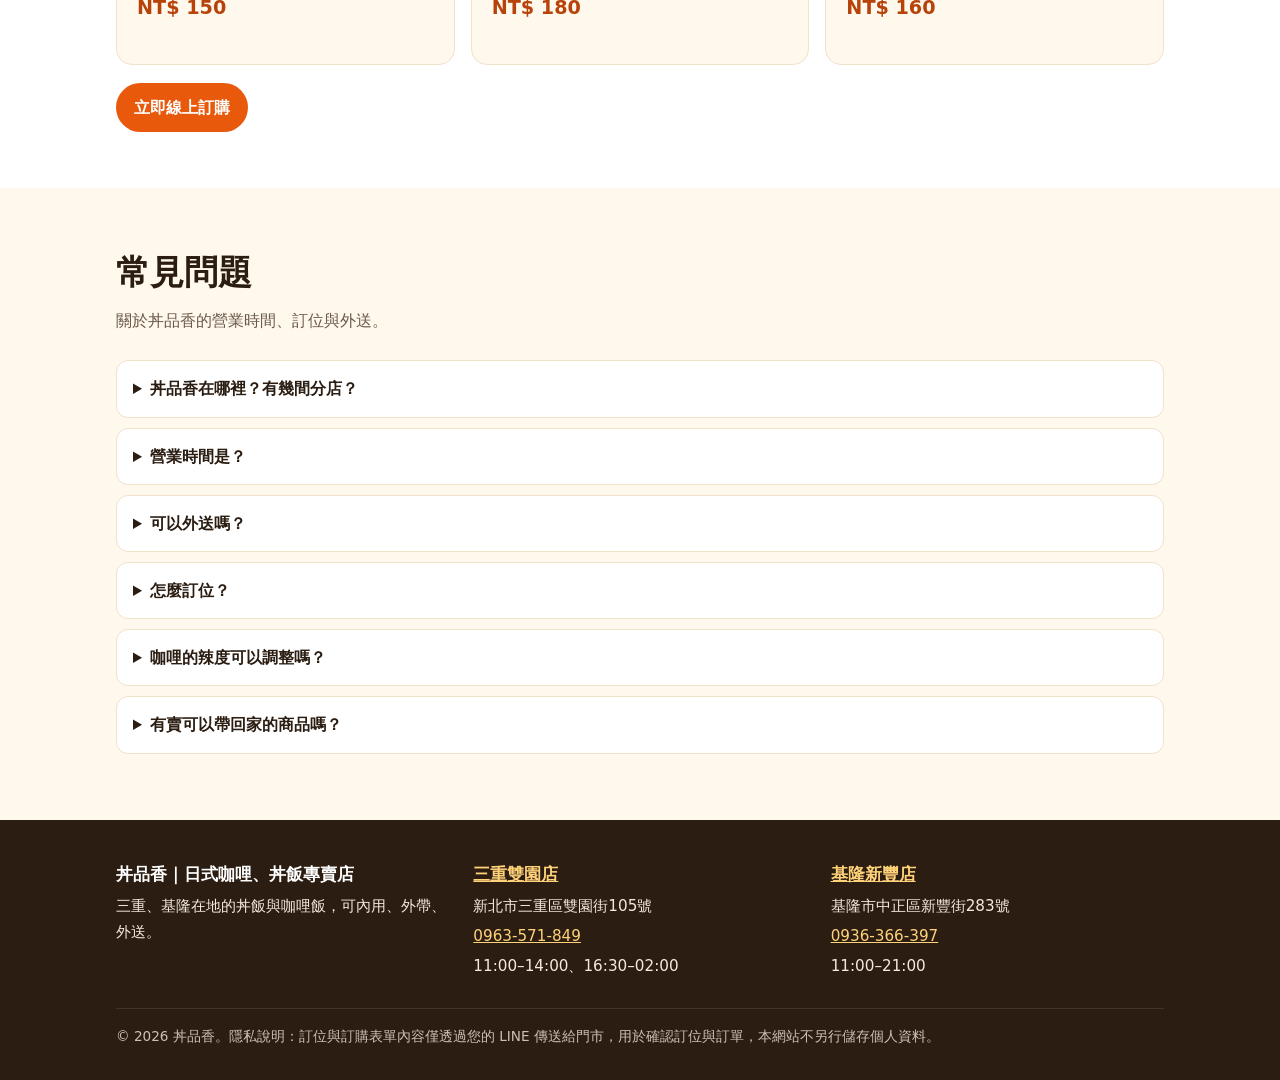
==== commit 3b167482: "Update brand logo and complete menu" ====
--- a/index.html
+++ b/index.html
@@ -25,7 +25,7 @@
 </head>
 <body>
 <header class="site-header"><div class="wrap">
-<a class="logo" href="/" aria-label="丼品香 首頁"><span class="logo-mark" aria-hidden="true">丼</span>丼品香</a>
+<a class="logo" href="/" aria-label="丼品香 首頁"><img src="/assets/logo-donpinxiang.png" width="502" height="632" alt="丼品香 日式咖哩、丼飯專賣店"></a>
 <nav class="nav" aria-label="主選單">
 <a href="/#menu">菜單</a><a href="/sanchong/">三重店</a><a href="/keelung/">基隆店</a><a href="/#booking">線上訂位</a><a href="/shop/">商品訂購</a><a href="/#faq">常見問題</a>
 </nav></div></header>
@@ -72,10 +72,28 @@
 </div></article></div>
 </div></section>
 <section id="menu" class="alt"><div class="wrap">
-<h2>丼飯・咖哩飯 人氣菜單</h2>
-<p class="lead">丼品香是日式咖哩、丼飯專賣店，每一碗都現點現做。以下為人氣品項，完整菜單與價格以門市現場為準。</p>
-<div class="grid g2"><article class="card menu-item"><div class="bowl" aria-hidden="true">🍚</div><div><h3>日式炸蝦丼</h3><p class="note">酥脆炸蝦配上甜鹹丼汁與滑嫩蛋，丼品香人氣招牌。</p></div></article><article class="card menu-item"><div class="bowl" aria-hidden="true">🍚</div><div><h3>牛五花丼</h3><p class="note">大份量牛五花與洋蔥一起燉煮入味，白飯殺手。</p></div></article><article class="card menu-item"><div class="bowl" aria-hidden="true">🍚</div><div><h3>豬排丼</h3><p class="note">厚切炸豬排加上半熟蛋汁，日式定番口味。</p></div></article><article class="card menu-item"><div class="bowl" aria-hidden="true">🍚</div><div><h3>豬排咖哩飯</h3><p class="note">日式濃郁咖哩配現炸豬排，咖哩控必點。</p></div></article></div>
-<p class="note" style="margin-top:14px">＊咖哩為固定口味，辣度無法調整。</p>
+<h2>丼品香完整菜單</h2>
+<p class="lead">現點現做的日式丼飯、咖哩飯、烏龍麵與炸物。先看看四道人氣必吃，再往下瀏覽完整品項與價格。</p>
+
+<div class="featured-menu">
+<article class="featured-dish card"><img src="/assets/menu-shrimp-don.jpg" width="1600" height="1067" alt="丼品香日式炸蝦丼，金黃炸蝦搭配海苔、玉米與丼飯" loading="lazy"><div class="featured-copy"><span class="tag">人氣招牌</span><h3>日式炸蝦丼 <strong>NT$180</strong></h3><p>金黃炸蝦外酥內嫩，吸附甜鹹丼汁後依然保有爽脆口感；每一口都有海味、蛋香與熱騰騰白飯，是第一次來丼品香最不能錯過的招牌。</p></div></article>
+<article class="featured-dish card"><img src="/assets/menu-beef-don.jpg" width="1600" height="1067" alt="丼品香牛五花丼，牛五花與洋蔥鋪滿白飯" loading="lazy"><div class="featured-copy"><span class="tag">肉香滿滿</span><h3>牛五花丼飯 <strong>NT$135</strong></h3><p>大份量牛五花與洋蔥慢慢燴煮，肉汁和醬香完整滲進米飯；鹹甜順口、香氣十足，一端上桌就讓人忍不住扒飯。</p></div></article>
+<article class="featured-dish card"><img src="/assets/menu-pork-don.jpg" width="1600" height="1067" alt="丼品香咔滋豬排丼，厚切炸豬排酥脆多汁" loading="lazy"><div class="featured-copy"><span class="tag">咔滋首選</span><h3>咔滋豬排丼 <strong>NT$160</strong></h3><p>厚實豬排現炸到金黃酥脆，切開仍保留鮮嫩肉汁；紮實份量配上熱飯，從第一口到最後一口都充滿咔滋滿足感。</p></div></article>
+<article class="featured-dish card"><img src="/assets/menu-pork-curry.jpg" width="1600" height="1067" alt="丼品香咔滋豬排咖哩飯，現炸豬排搭配濃郁日式咖哩" loading="lazy"><div class="featured-copy"><span class="tag">咖哩控必點</span><h3>咔滋豬排咖哩飯 <strong>NT$180</strong></h3><p>濃郁日式咖哩包裹每一粒白飯，再搭上剛起鍋的酥脆厚切豬排；香、濃、脆一次到位，是讓人吃完還惦記的療癒組合。</p></div></article>
+</div>
+
+<div class="menu-groups" aria-label="完整菜單與價格">
+<article class="menu-group"><h3>丼飯</h3><p class="menu-extra">皆可加起司 +25；前三款可加肉雙倍</p><ul class="price-list"><li><span>雞肉親子丼</span><b>120</b><small>肉雙倍 180</small></li><li><span>牛五花丼飯</span><b>135</b><small>肉雙倍 195</small></li><li><span>牛雞雙享丼</span><b>135</b><small>肉雙倍 195</small></li><li><span>咔滋豬排丼</span><b>160</b></li><li><span>炸唐揚雞丼</span><b>160</b></li><li><span>咔滋鱈魚丼</span><b>170</b></li><li><span>日式炸蝦丼</span><b>180</b></li></ul></article>
+<article class="menu-group"><h3>咖哩飯</h3><p class="menu-extra">皆可加起司 +25；咖哩為固定口味，辣度無法調整</p><ul class="price-list"><li><span>日式咖哩飯（無肉）</span><b>100</b></li><li><span>嫩燒雞肉咖哩飯</span><b>135</b></li><li><span>牛五花咖哩飯</span><b>160</b></li><li><span>辣味雞球咖哩飯</span><b>155</b></li><li><span>炸可樂餅咖哩飯</span><b>160</b></li><li><span>咔滋豬排咖哩飯</span><b>180</b></li><li><span>炸唐揚雞咖哩飯</span><b>180</b></li><li><span>咔滋鱈魚咖哩飯</span><b>190</b></li><li><span>日式炸蝦咖哩飯</span><b>200</b></li><li><span>酥炸牡蠣咖哩飯</span><b>260</b></li></ul></article>
+<article class="menu-group"><h3>炸物</h3><ul class="price-list"><li><span>日本炸牡蠣 × 2</span><b>100</b></li><li><span>日式炸豬排</span><b>90</b></li><li><span>日式唐揚雞</span><b>90</b></li><li><span>日式炸鱈魚</span><b>60</b></li><li><span>蔬菜可樂餅</span><b>45</b></li><li><span>咖哩可樂餅</span><b>45</b></li><li><span>日式炸蝦 2 尾</span><b>60</b></li><li><span>雙色 QQ 球</span><b>60</b></li><li><span>辣味雞球</span><b>55</b></li><li><span>日式脆薯</span><b>55</b></li><li><span>炸洋蔥圈</span><b>55</b></li></ul></article>
+<article class="menu-group"><h3>烏龍麵</h3><p class="menu-extra">加麵 +35・加起司 +25・肉雙倍 +60</p><ul class="price-list"><li><span>雞肉咖哩烏龍麵</span><b>150</b></li><li><span>牛五花炒烏龍麵</span><b>160</b></li></ul><h3 class="subhead">例湯</h3><ul class="price-list"><li><span>味噌湯</span><b>35</b></li><li><span>蛋包味噌湯</span><b>50</b></li></ul></article>
+<article class="menu-group"><h3>超值套餐</h3><p class="menu-extra">飲品可更換其他飲品或味噌湯</p><ul class="price-list"><li><span>A 餐 咖哩可樂餅＋冬瓜茶</span><b>65</b></li><li><span>B 餐 日式脆薯＋冬瓜茶</span><b>75</b></li><li><span>C 餐 黃金泡菜＋冬瓜茶</span><b>65</b></li><li><span>D 餐 辣味雞球＋冬瓜茶</span><b>75</b></li><li><span>E 餐 唐揚雞塊＋冬瓜茶</span><b>110</b></li><li><span>F 餐 燙高麗菜＋冬瓜茶</span><b>65</b></li></ul></article>
+<article class="menu-group"><h3>小菜</h3><ul class="price-list"><li><span>日式黃金泡菜</span><b>45</b></li><li><span>燙高麗菜</span><b>45</b></li><li><span>手做玉子燒</span><b>75</b></li><li><span>起司玉子燒</span><b>95</b></li><li><span>單點咖哩醬</span><b>80</b></li><li><span>嚴選白飯</span><b>20</b></li><li><span>水煮蛋</span><b>15</b></li></ul></article>
+<article class="menu-group"><h3>飲品</h3><ul class="price-list"><li><span>古早味冬瓜茶</span><b>35</b></li><li><span>可口可樂</span><b>35</b></li><li><span>美粒果柳橙汁</span><b>35</b></li><li><span>蜜香烏龍冷泡茶</span><b>40</b></li></ul></article>
+<article class="menu-group"><h3>甜品</h3><ul class="price-list"><li><span>茉莉茶凍</span><b>35</b></li><li><span>百香檸檬茶凍</span><b>45</b></li><li><span>巧克力千層蛋糕</span><b>100</b></li></ul></article>
+</div>
+<p class="menu-note">＊丼飯皆會加入七味粉，如不需要請於點餐時告知。品項與價格若有調整，以門市現場公告為準。</p>
+<details class="menu-board"><summary>查看門市版完整菜單圖</summary><img src="/assets/menu-board.png" width="1414" height="2000" alt="丼品香完整菜單，包含丼飯、咖哩飯、炸物、烏龍麵、小菜、飲品與甜品價格" loading="lazy"></details>
 </div></section>
 <section id="booking"><div class="wrap">
 <h2>線上訂位</h2>
